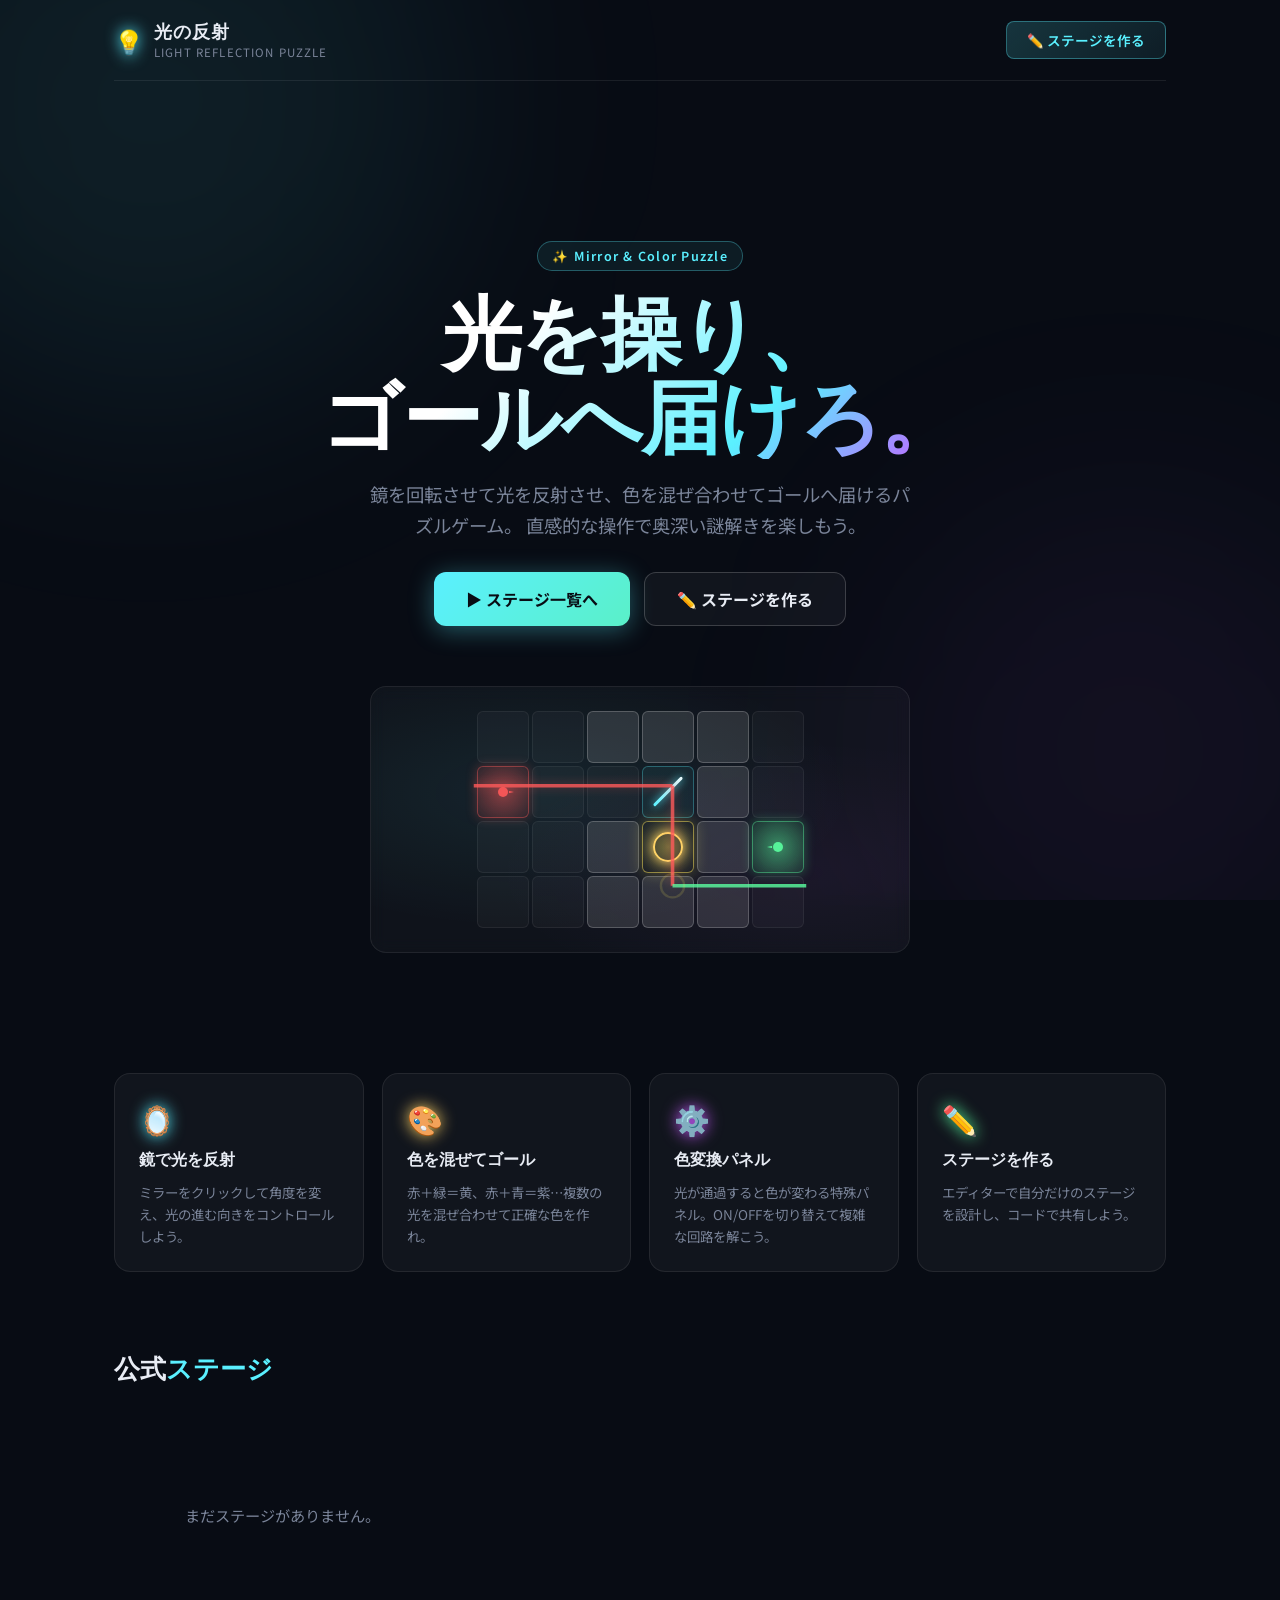
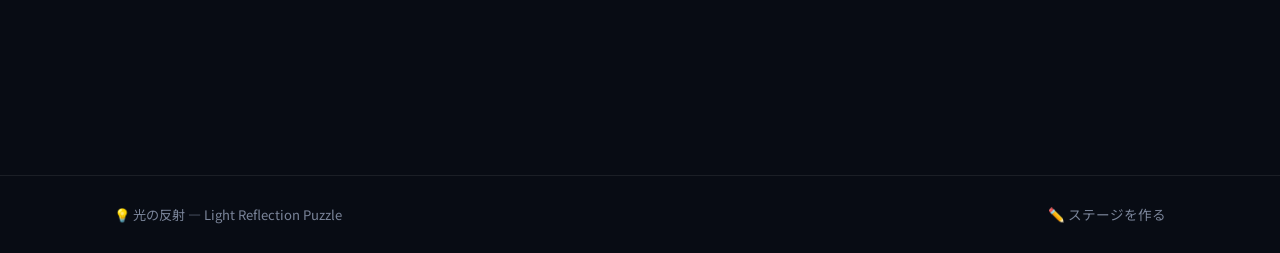
==== index.html @ b7e8243d "feat:トップページとステージ保存機能" ====
<!DOCTYPE html>
<html lang="ja">
<head>
<meta charset="UTF-8">
<meta name="viewport" content="width=device-width, initial-scale=1.0">
<title>光の反射 — Light Reflection Puzzle</title>
<meta name="description" content="光源からゴールへ、鏡と色を駆使して光を届けるパズルゲーム。ステージを選んで挑戦しよう。">
<link rel="stylesheet" href="style-top.css">
</head>
<body>

<!-- 背景アニメーション -->
<div class="bg-layer">
  <div class="bg-glow bg-glow-1"></div>
  <div class="bg-glow bg-glow-2"></div>
  <div class="bg-ray"></div>
  <div class="bg-ray"></div>
  <div class="bg-ray"></div>
  <div class="bg-ray"></div>
  <div class="bg-ray"></div>
  <div class="bg-ray"></div>
</div>

<div class="page-wrap">

  <!-- ナビバー -->
  <nav>
    <a class="nav-brand" href="index.html">
      <span class="nav-icon">💡</span>
      <div>
        <div class="nav-title">光の反射</div>
        <div class="nav-sub">LIGHT REFLECTION PUZZLE</div>
      </div>
    </a>
    <div class="nav-cta">
      <a class="btn-nav primary" href="light-reflection-puzzle.html">✏️ ステージを作る</a>
    </div>
  </nav>

  <!-- ヒーロー -->
  <section class="hero">
    <div class="hero-badge">✨ Mirror &amp; Color Puzzle</div>
    <h1 class="hero-title">光を操り、<br>ゴールへ届けろ。</h1>
    <p class="hero-sub">
      鏡を回転させて光を反射させ、色を混ぜ合わせてゴールへ届けるパズルゲーム。
      直感的な操作で奥深い謎解きを楽しもう。
    </p>
    <div class="hero-actions">
      <a class="btn-hero primary" href="#stages">▶ ステージ一覧へ</a>
      <a class="btn-hero secondary" href="light-reflection-puzzle.html">✏️ ステージを作る</a>
    </div>

    <!-- デモビジュアル -->
    <div class="hero-demo">
      <div class="demo-board">
        <svg class="demo-svg" viewBox="0 0 330 220" xmlns="http://www.w3.org/2000/svg">
          <!-- 赤ビーム: 左→中央ミラー -->
          <path d="M 27 82 L 192 82" stroke="#ff5a5a" stroke-width="3" fill="none" opacity="0.8">
            <animate attributeName="stroke-dasharray" from="0,999" to="165,0" dur="1.4s" fill="freeze"/>
          </path>
          <!-- 赤ビーム: ミラーから下へ -->
          <path d="M 192 82 L 192 165" stroke="#ff5a5a" stroke-width="3" fill="none" opacity="0.8">
            <animate attributeName="stroke-dasharray" from="0,999" to="83,0" dur="0.7s" begin="1.4s" fill="freeze"/>
          </path>
          <!-- 緑ビーム: 右側から左へ -->
          <path d="M 303 165 L 192 165" stroke="#5affa0" stroke-width="3" fill="none" opacity="0.8">
            <animate attributeName="stroke-dasharray" from="0,999" to="111,0" dur="1s" begin="0.5s" fill="freeze"/>
          </path>
          <!-- 混合ビーム（黄）: 当たった後のゴール発光 -->
          <circle cx="192" cy="165" r="12" fill="none" stroke="#ffe75a" stroke-width="2" opacity="0">
            <animate attributeName="opacity" from="0" to="0.9" begin="2.1s" dur="0.5s" fill="freeze"/>
            <animate attributeName="r" from="8" to="18" begin="2.1s" dur="0.5s" fill="freeze"/>
          </circle>
          <!-- グロー -->
          <path d="M 27 82 L 192 82 L 192 165" stroke="#ff5a5a" stroke-width="7" fill="none" opacity="0.15" filter="url(#blur)"/>
          <path d="M 303 165 L 192 165" stroke="#5affa0" stroke-width="7" fill="none" opacity="0.15" filter="url(#blur)"/>
          <defs>
            <filter id="blur"><feGaussianBlur stdDeviation="4"/></filter>
          </defs>
        </svg>

        <div class="demo-grid">
          <!-- row 0 -->
          <div class="demo-cell"></div>
          <div class="demo-cell"></div>
          <div class="demo-cell wall"></div>
          <div class="demo-cell wall"></div>
          <div class="demo-cell wall"></div>
          <div class="demo-cell"></div>
          <!-- row 1 -->
          <div class="demo-cell source" title="赤光源">
            <svg width="24" height="24" viewBox="0 0 24 24" fill="none">
              <circle cx="12" cy="12" r="5" fill="#ff5a5a" opacity="0.9"/>
              <polygon points="18,11 23,12 18,13" fill="#ff5a5a"/>
            </svg>
          </div>
          <div class="demo-cell"></div>
          <div class="demo-cell"></div>
          <div class="demo-cell mirror">
            <div class="demo-mirror-line"></div>
          </div>
          <div class="demo-cell wall"></div>
          <div class="demo-cell"></div>
          <!-- row 2 -->
          <div class="demo-cell"></div>
          <div class="demo-cell"></div>
          <div class="demo-cell wall"></div>
          <div class="demo-cell goal" title="黄ゴール">
            <div class="demo-target"></div>
          </div>
          <div class="demo-cell wall"></div>
          <div class="demo-cell source-green" title="緑光源">
            <svg width="24" height="24" viewBox="0 0 24 24" fill="none">
              <circle cx="12" cy="12" r="5" fill="#5affa0" opacity="0.9"/>
              <polygon points="6,11 1,12 6,13" fill="#5affa0"/>
            </svg>
          </div>
          <!-- row 3 -->
          <div class="demo-cell"></div>
          <div class="demo-cell"></div>
          <div class="demo-cell wall"></div>
          <div class="demo-cell wall"></div>
          <div class="demo-cell wall"></div>
          <div class="demo-cell"></div>
        </div>
      </div>
    </div>
  </section>

  <!-- フィーチャー -->
  <div class="features">
    <div class="feature-card">
      <div class="feature-icon" style="color:var(--cyan)">🪞</div>
      <div class="feature-title">鏡で光を反射</div>
      <div class="feature-desc">ミラーをクリックして角度を変え、光の進む向きをコントロールしよう。</div>
    </div>
    <div class="feature-card">
      <div class="feature-icon" style="color:var(--gold)">🎨</div>
      <div class="feature-title">色を混ぜてゴール</div>
      <div class="feature-desc">赤＋緑＝黄、赤＋青＝紫…複数の光を混ぜ合わせて正確な色を作れ。</div>
    </div>
    <div class="feature-card">
      <div class="feature-icon" style="color:var(--purple)">⚙️</div>
      <div class="feature-title">色変換パネル</div>
      <div class="feature-desc">光が通過すると色が変わる特殊パネル。ON/OFFを切り替えて複雑な回路を解こう。</div>
    </div>
    <div class="feature-card">
      <div class="feature-icon" style="color:var(--green)">✏️</div>
      <div class="feature-title">ステージを作る</div>
      <div class="feature-desc">エディターで自分だけのステージを設計し、コードで共有しよう。</div>
    </div>
  </div>

  <!-- ステージ一覧 -->
  <section id="stages">
    <div class="section-header">
      <h2 class="section-title">公式<span>ステージ</span></h2>
    </div>
    <div id="stageGrid" class="stage-grid">
      <div class="loading-state">
        <div class="spinner"></div>
        <span>ステージを読み込み中…</span>
      </div>
    </div>
  </section>

</div>

<!-- フッター -->
<footer style="position:relative;z-index:1;">
  <div class="page-wrap" style="padding-top:0;padding-bottom:0;width:100%;max-width:1100px;">
    <div style="display:flex;justify-content:space-between;flex-wrap:wrap;gap:12px;align-items:center;">
      <span>💡 光の反射 — Light Reflection Puzzle</span>
      <a class="section-link" href="light-reflection-puzzle.html">✏️ ステージを作る</a>
    </div>
  </div>
</footer>

<script src="scripts/stages-loader.js"></script>
<script>
/* ================================================
   トップページ — ステージ一覧読み込み & カード生成
   ================================================ */

const GAME_URL = 'light-reflection-puzzle.html';

const TAG_CLASS = {
  'チュートリアル': 'tag-tutorial',
  'ミラー':        'tag-mirror',
  '色混合':        'tag-color',
};

function tagClass(tag) {
  return TAG_CLASS[tag] || 'tag-default';
}

function starHTML(difficulty) {
  const max = 5;
  let html = '';
  for (let i = 1; i <= max; i++) {
    html += `<span class="star ${i <= difficulty ? 'filled' : ''}">★</span>`;
  }
  return html;
}

function createStageCard(stage, index) {
  const card = document.createElement('div');
  card.className = 'stage-card';

  const tags = (stage.tags || []).map(t =>
    `<span class="tag ${tagClass(t)}">${t}</span>`
  ).join('');

  card.innerHTML = `
    <div class="card-top">
      <span class="card-number">STAGE ${String(index + 1).padStart(2, '0')}</span>
      <div class="card-difficulty">${starHTML(stage.difficulty || 1)}</div>
    </div>
    <div class="card-title">${escapeHTML(stage.title)}</div>
    <div class="card-desc">${escapeHTML(stage.description || '')}</div>
    <div class="card-tags">${tags}</div>
    <div class="card-footer">
      <a class="btn-play" href="${GAME_URL}?stage=${encodeURIComponent(stage.id)}">
        ▶ プレイ
      </a>
    </div>
  `;

  return card;
}

function escapeHTML(str) {
  return String(str)
    .replace(/&/g, '&amp;')
    .replace(/</g, '&lt;')
    .replace(/>/g, '&gt;')
    .replace(/"/g, '&quot;');
}

async function renderStageGrid() {
  const grid = document.getElementById('stageGrid');

  try {
    const stages = await loadOfficialStages();

    if (stages.length === 0) {
      grid.innerHTML = '<div class="empty-state"><span>まだステージがありません。</span></div>';
      return;
    }

    grid.innerHTML = '';
    stages.forEach((stage, i) => {
      grid.appendChild(createStageCard(stage, i));
    });

  } catch (e) {
    grid.innerHTML = `
      <div class="empty-state">
        <span>⚠️ ステージ一覧を読み込めませんでした。</span>
        <small style="margin-top:4px;font-size:0.8rem;">ローカルサーバー経由でアクセスしてください（file:// では動作しません）</small>
      </div>`;
    console.error(e);
  }
}

renderStageGrid();
</script>
</body>
</html>
---- style-top.css ----
/* ====================================================
   光の反射 — トップページスタイル
   ==================================================== */

@import url('https://fonts.googleapis.com/css2?family=Outfit:wght@300;400;600;700;900&family=Noto+Sans+JP:wght@300;400;700&display=swap');

*, *::before, *::after { box-sizing: border-box; margin: 0; padding: 0; }

:root {
  --bg-deep:    #080c14;
  --bg-card:    rgba(255,255,255,0.04);
  --bg-card-h:  rgba(255,255,255,0.08);
  --border:     rgba(255,255,255,0.08);
  --border-h:   rgba(255,255,255,0.18);
  --text:       #e8ecf4;
  --text-sub:   #7a8499;
  --cyan:       #5af0ff;
  --cyan-soft:  rgba(90,240,255,0.18);
  --gold:       #ffd466;
  --red:        #ff5a5a;
  --green:      #5affa0;
  --purple:     #c85aff;
  --radius:     16px;
  --radius-sm:  10px;
}

html { scroll-behavior: smooth; }

body {
  background: var(--bg-deep);
  color: var(--text);
  font-family: 'Noto Sans JP', 'Outfit', sans-serif;
  min-height: 100vh;
  overflow-x: hidden;
}

/* ============ 背景アニメーション ============ */
.bg-layer {
  position: fixed; inset: 0; z-index: 0; pointer-events: none;
  overflow: hidden;
}
.bg-ray {
  position: absolute;
  width: 2px;
  border-radius: 1px;
  opacity: 0;
  animation: ray-drift linear infinite;
}
.bg-ray:nth-child(1)  { left: 10%;  height: 60vh; background: linear-gradient(var(--cyan), transparent);   animation-duration: 7s;  animation-delay: 0s; }
.bg-ray:nth-child(2)  { left: 25%;  height: 40vh; background: linear-gradient(var(--red), transparent);    animation-duration: 9s;  animation-delay: 1.5s; }
.bg-ray:nth-child(3)  { left: 40%;  height: 70vh; background: linear-gradient(var(--green), transparent);  animation-duration: 11s; animation-delay: 0.5s; }
.bg-ray:nth-child(4)  { left: 60%;  height: 50vh; background: linear-gradient(var(--purple), transparent); animation-duration: 8s;  animation-delay: 2s; }
.bg-ray:nth-child(5)  { left: 75%;  height: 65vh; background: linear-gradient(var(--gold), transparent);   animation-duration: 6s;  animation-delay: 0.8s; }
.bg-ray:nth-child(6)  { left: 88%;  height: 45vh; background: linear-gradient(var(--cyan), transparent);   animation-duration: 10s; animation-delay: 3s; }

@keyframes ray-drift {
  0%   { transform: translateY(-100%); opacity: 0; }
  10%  { opacity: 0.35; }
  80%  { opacity: 0.35; }
  100% { transform: translateY(110vh);  opacity: 0; }
}

.bg-glow {
  position: absolute;
  border-radius: 50%;
  filter: blur(120px);
  animation: glow-pulse ease-in-out infinite alternate;
}
.bg-glow-1 { width: 600px; height: 600px; background: rgba(90,240,255,0.08); top: -200px; left: -150px; animation-duration: 8s; }
.bg-glow-2 { width: 500px; height: 500px; background: rgba(200,90,255,0.06); bottom: -100px; right: -100px; animation-duration: 11s; }

@keyframes glow-pulse {
  from { transform: scale(1); opacity: 0.6; }
  to   { transform: scale(1.15); opacity: 1; }
}

/* ============ ページ全体レイアウト ============ */
.page-wrap {
  position: relative; z-index: 1;
  max-width: 1100px;
  margin: 0 auto;
  padding: 0 24px 80px;
}

/* ============ ナビバー ============ */
nav {
  display: flex;
  align-items: center;
  justify-content: space-between;
  padding: 20px 0;
  border-bottom: 1px solid var(--border);
  margin-bottom: 0;
}
.nav-brand {
  display: flex;
  align-items: center;
  gap: 10px;
  text-decoration: none;
}
.nav-icon {
  font-size: 1.5rem;
  filter: drop-shadow(0 0 8px var(--cyan));
}
.nav-title {
  font-family: 'Outfit', sans-serif;
  font-weight: 700;
  font-size: 1.1rem;
  color: var(--text);
  letter-spacing: 0.05em;
}
.nav-sub {
  font-size: 0.72rem;
  color: var(--text-sub);
  letter-spacing: 0.1em;
}
.nav-cta {
  display: flex;
  gap: 10px;
}
.btn-nav {
  padding: 8px 20px;
  border-radius: 8px;
  font-size: 0.85rem;
  font-weight: 600;
  cursor: pointer;
  border: 1px solid var(--border);
  background: var(--bg-card);
  color: var(--text);
  text-decoration: none;
  transition: background 0.2s, border-color 0.2s, transform 0.15s;
}
.btn-nav:hover { background: var(--bg-card-h); border-color: var(--border-h); transform: translateY(-1px); }
.btn-nav.primary {
  background: linear-gradient(135deg, rgba(90,240,255,0.18), rgba(90,240,255,0.08));
  border-color: rgba(90,240,255,0.35);
  color: var(--cyan);
}
.btn-nav.primary:hover { background: linear-gradient(135deg, rgba(90,240,255,0.3), rgba(90,240,255,0.15)); }

/* ============ ヒーロー ============ */
.hero {
  display: flex;
  flex-direction: column;
  align-items: center;
  text-align: center;
  padding: 80px 0 60px;
  gap: 20px;
}
.hero-badge {
  display: inline-flex;
  align-items: center;
  gap: 6px;
  padding: 5px 14px;
  border-radius: 20px;
  border: 1px solid rgba(90,240,255,0.3);
  background: rgba(90,240,255,0.07);
  color: var(--cyan);
  font-size: 0.78rem;
  font-weight: 600;
  letter-spacing: 0.1em;
}
.hero-title {
  font-family: 'Outfit', sans-serif;
  font-size: clamp(2.8rem, 7vw, 5rem);
  font-weight: 900;
  line-height: 1.05;
  letter-spacing: -0.02em;
  background: linear-gradient(135deg, #fff 30%, var(--cyan) 70%, var(--purple));
  -webkit-background-clip: text;
  -webkit-text-fill-color: transparent;
  background-clip: text;
}
.hero-sub {
  font-size: clamp(0.95rem, 2vw, 1.15rem);
  color: var(--text-sub);
  max-width: 540px;
  line-height: 1.7;
}
.hero-actions {
  display: flex;
  gap: 14px;
  flex-wrap: wrap;
  justify-content: center;
  margin-top: 10px;
}
.btn-hero {
  padding: 14px 32px;
  border-radius: 12px;
  font-size: 1rem;
  font-weight: 700;
  cursor: pointer;
  border: none;
  text-decoration: none;
  transition: transform 0.2s, box-shadow 0.2s;
  display: inline-flex;
  align-items: center;
  gap: 8px;
}
.btn-hero.primary {
  background: linear-gradient(135deg, var(--cyan), #5af0c8);
  color: #080c14;
  box-shadow: 0 4px 24px rgba(90,240,255,0.35);
}
.btn-hero.primary:hover { transform: translateY(-2px); box-shadow: 0 8px 32px rgba(90,240,255,0.5); }
.btn-hero.secondary {
  background: var(--bg-card);
  border: 1px solid var(--border-h);
  color: var(--text);
}
.btn-hero.secondary:hover { transform: translateY(-2px); background: var(--bg-card-h); }

/* ヒーローのデモビジュアル */
.hero-demo {
  margin-top: 40px;
  position: relative;
  width: 100%;
  max-width: 540px;
}
.demo-board {
  background: rgba(255,255,255,0.03);
  border: 1px solid var(--border);
  border-radius: var(--radius);
  padding: 24px;
  display: flex;
  align-items: center;
  justify-content: center;
  backdrop-filter: blur(8px);
  position: relative;
  overflow: hidden;
}
.demo-board::before {
  content: '';
  position: absolute;
  inset: 0;
  background: radial-gradient(ellipse at 30% 40%, rgba(90,240,255,0.08) 0%, transparent 60%),
              radial-gradient(ellipse at 80% 70%, rgba(200,90,255,0.06) 0%, transparent 50%);
}
.demo-grid {
  display: grid;
  grid-template-columns: repeat(6, 52px);
  grid-template-rows: repeat(4, 52px);
  gap: 3px;
  position: relative;
  z-index: 1;
}
.demo-cell {
  width: 52px; height: 52px;
  border-radius: 6px;
  background: rgba(255,255,255,0.03);
  border: 1px solid rgba(255,255,255,0.06);
  display: flex;
  align-items: center;
  justify-content: center;
  position: relative;
  overflow: hidden;
}
.demo-cell.wall { background: rgba(255,255,255,0.12); border-color: rgba(255,255,255,0.2); }
.demo-cell.source {
  background: radial-gradient(circle, rgba(255,90,90,0.5), rgba(255,90,90,0.1));
  border-color: rgba(255,90,90,0.4);
  box-shadow: 0 0 12px rgba(255,90,90,0.3);
}
.demo-cell.source-green {
  background: radial-gradient(circle, rgba(90,255,160,0.5), rgba(90,255,160,0.1));
  border-color: rgba(90,255,160,0.4);
  box-shadow: 0 0 12px rgba(90,255,160,0.3);
}
.demo-cell.mirror {
  background: rgba(90,240,255,0.06);
  border-color: rgba(90,240,255,0.3);
}
.demo-cell.goal {
  background: radial-gradient(circle, rgba(255,231,90,0.4), transparent);
  border-color: rgba(255,231,90,0.5);
  box-shadow: 0 0 16px rgba(255,231,90,0.3);
}
.demo-mirror-line {
  width: 80%; height: 3px;
  background: linear-gradient(90deg, #eafcff, var(--cyan));
  border-radius: 2px;
  box-shadow: 0 0 8px var(--cyan);
  transform: rotate(135deg);
}
.demo-target {
  width: 60%; height: 60%;
  border-radius: 50%;
  border: 2px solid var(--gold);
  box-shadow: 0 0 12px var(--gold);
}
.demo-svg {
  position: absolute;
  inset: 0;
  width: 100%; height: 100%;
  pointer-events: none;
  z-index: 2;
}

/* ============ セクション共通 ============ */
section {
  margin-top: 80px;
}
.section-header {
  display: flex;
  align-items: baseline;
  justify-content: space-between;
  margin-bottom: 28px;
  flex-wrap: wrap;
  gap: 12px;
}
.section-title {
  font-family: 'Outfit', sans-serif;
  font-size: 1.6rem;
  font-weight: 700;
}
.section-title span {
  color: var(--cyan);
}
.section-link {
  font-size: 0.85rem;
  color: var(--text-sub);
  text-decoration: none;
  border-bottom: 1px solid transparent;
  transition: color 0.2s, border-color 0.2s;
}
.section-link:hover { color: var(--cyan); border-color: var(--cyan); }

/* ============ ステージグリッド ============ */
.stage-grid {
  display: grid;
  grid-template-columns: repeat(auto-fill, minmax(300px, 1fr));
  gap: 20px;
}

.stage-card {
  background: var(--bg-card);
  border: 1px solid var(--border);
  border-radius: var(--radius);
  padding: 22px;
  display: flex;
  flex-direction: column;
  gap: 14px;
  transition: background 0.2s, border-color 0.2s, transform 0.2s, box-shadow 0.2s;
  cursor: default;
}
.stage-card:hover {
  background: var(--bg-card-h);
  border-color: rgba(90,240,255,0.25);
  transform: translateY(-3px);
  box-shadow: 0 8px 32px rgba(0,0,0,0.3);
}

.card-top {
  display: flex;
  align-items: flex-start;
  justify-content: space-between;
  gap: 10px;
}
.card-number {
  font-family: 'Outfit', sans-serif;
  font-size: 0.75rem;
  font-weight: 700;
  color: var(--text-sub);
  letter-spacing: 0.1em;
  padding: 3px 10px;
  border-radius: 6px;
  border: 1px solid var(--border);
  background: rgba(255,255,255,0.04);
}
.card-difficulty {
  display: flex;
  gap: 3px;
}
.star {
  font-size: 0.9rem;
  color: var(--text-sub);
  transition: color 0.2s;
}
.star.filled { color: var(--gold); }

.card-title {
  font-family: 'Outfit', sans-serif;
  font-size: 1.15rem;
  font-weight: 700;
  line-height: 1.3;
}
.card-desc {
  font-size: 0.85rem;
  color: var(--text-sub);
  line-height: 1.65;
}
.card-tags {
  display: flex;
  gap: 6px;
  flex-wrap: wrap;
}
.tag {
  font-size: 0.72rem;
  font-weight: 600;
  padding: 3px 10px;
  border-radius: 20px;
  border: 1px solid;
}
.tag-tutorial { background: rgba(90,255,160,0.08); border-color: rgba(90,255,160,0.3); color: var(--green); }
.tag-mirror   { background: rgba(90,240,255,0.08); border-color: rgba(90,240,255,0.3); color: var(--cyan); }
.tag-color    { background: rgba(255,231,90,0.08); border-color: rgba(255,231,90,0.3); color: var(--gold); }
.tag-default  { background: rgba(255,255,255,0.05); border-color: var(--border); color: var(--text-sub); }

.card-footer {
  display: flex;
  align-items: center;
  justify-content: flex-end;
  margin-top: auto;
}
.btn-play {
  padding: 10px 24px;
  border-radius: 10px;
  font-size: 0.9rem;
  font-weight: 700;
  border: none;
  cursor: pointer;
  background: linear-gradient(135deg, rgba(90,240,255,0.2), rgba(90,240,255,0.08));
  border: 1px solid rgba(90,240,255,0.35);
  color: var(--cyan);
  transition: background 0.2s, transform 0.15s, box-shadow 0.2s;
  text-decoration: none;
  display: inline-flex;
  align-items: center;
  gap: 6px;
}
.btn-play:hover {
  background: linear-gradient(135deg, rgba(90,240,255,0.35), rgba(90,240,255,0.15));
  transform: translateY(-1px);
  box-shadow: 0 4px 16px rgba(90,240,255,0.25);
}

/* ローディング・空表示 */
.loading-state, .empty-state {
  display: flex;
  flex-direction: column;
  align-items: center;
  justify-content: center;
  min-height: 200px;
  gap: 12px;
  color: var(--text-sub);
  font-size: 0.95rem;
}
.spinner {
  width: 36px; height: 36px;
  border: 3px solid var(--border);
  border-top-color: var(--cyan);
  border-radius: 50%;
  animation: spin 0.7s linear infinite;
}
@keyframes spin { to { transform: rotate(360deg); } }

/* ============ フィーチャーカード ============ */
.features {
  display: grid;
  grid-template-columns: repeat(auto-fill, minmax(230px, 1fr));
  gap: 18px;
  margin-top: 60px;
}
.feature-card {
  background: var(--bg-card);
  border: 1px solid var(--border);
  border-radius: var(--radius);
  padding: 24px;
  display: flex;
  flex-direction: column;
  gap: 10px;
}
.feature-icon {
  font-size: 1.8rem;
  filter: drop-shadow(0 0 8px currentColor);
}
.feature-title {
  font-family: 'Outfit', sans-serif;
  font-weight: 700;
  font-size: 1rem;
}
.feature-desc {
  font-size: 0.84rem;
  color: var(--text-sub);
  line-height: 1.65;
}

.section-actions {
  display: flex;
  align-items: center;
  gap: 10px;
}
.btn-upload {
  background: rgba(90, 240, 255, 0.08);
  border: 1px solid rgba(90, 240, 255, 0.35);
  color: var(--cyan);
  border-radius: 999px;
  padding: 8px 16px;
  font-size: 0.85rem;
  font-family: inherit;
  cursor: pointer;
  transition: background 0.2s, border-color 0.2s, transform 0.2s;
}
.btn-upload:hover {
  background: rgba(90, 240, 255, 0.14);
  border-color: var(--cyan);
  transform: translateY(-1px);
}
.upload-hint {
  margin: -12px 0 20px;
  font-size: 0.82rem;
  color: var(--text-sub);
  line-height: 1.6;
}
.upload-toast {
  position: fixed;
  bottom: 24px;
  left: 50%;
  transform: translateX(-50%) translateY(12px);
  background: rgba(12, 20, 32, 0.95);
  border: 1px solid rgba(90, 240, 255, 0.35);
  color: #eafcff;
  padding: 10px 18px;
  border-radius: 999px;
  font-size: 0.85rem;
  opacity: 0;
  pointer-events: none;
  transition: opacity 0.25s, transform 0.25s;
  z-index: 100;
}
.upload-toast.show {
  opacity: 1;
  transform: translateX(-50%) translateY(0);
}
.upload-toast.error {
  border-color: rgba(255, 120, 120, 0.5);
  color: #ffd0d0;
}

/* ============ フッター ============ */
footer {
  margin-top: 80px;
  padding: 28px 0;
  border-top: 1px solid var(--border);
  display: flex;
  align-items: center;
  justify-content: space-between;
  flex-wrap: wrap;
  gap: 12px;
  color: var(--text-sub);
  font-size: 0.82rem;
}

/* ============ レスポンシブ ============ */
@media (max-width: 640px) {
  .hero { padding: 52px 0 40px; }
  .hero-title { font-size: 2.4rem; }
  nav { flex-direction: column; align-items: flex-start; gap: 12px; }
  .demo-grid { grid-template-columns: repeat(6, 40px); grid-template-rows: repeat(4, 40px); }
  .demo-cell { width: 40px; height: 40px; }
  footer { flex-direction: column; text-align: center; }
}
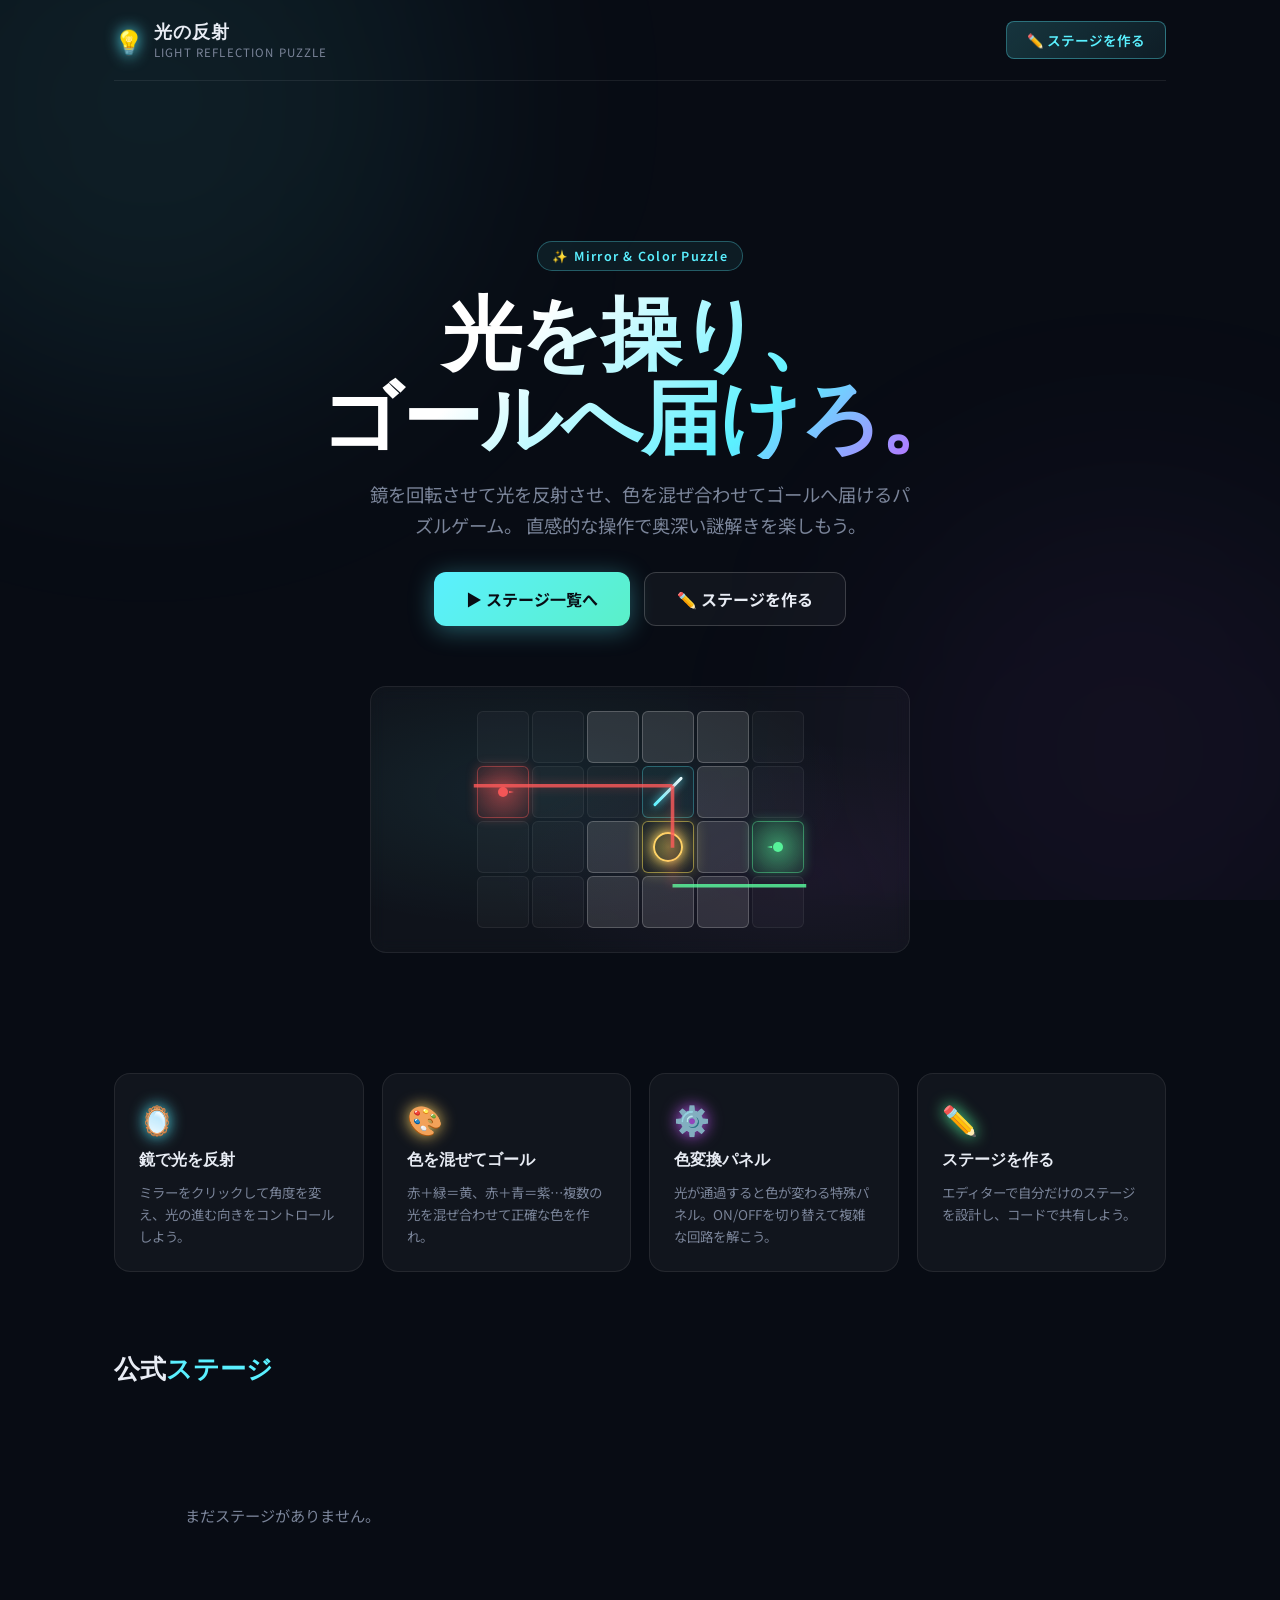
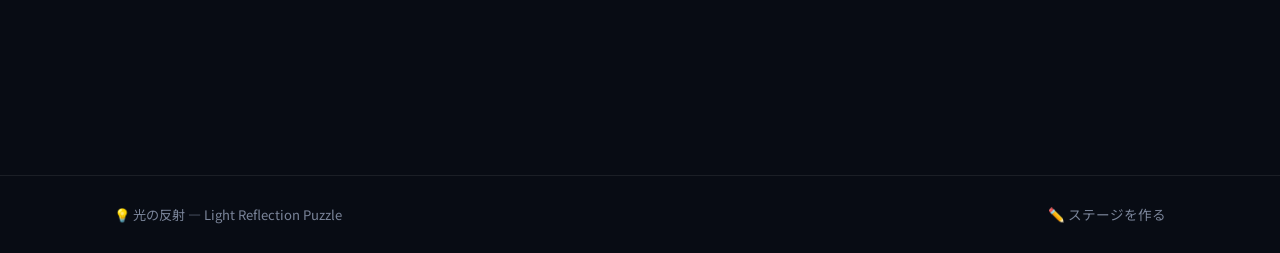
==== commit c84074b0: "chore" ====
--- a/index.html
+++ b/index.html
@@ -195,7 +195,7 @@
 }
 
 function starHTML(difficulty) {
-  const max = 5;
+  const max = 3;
   let html = '';
   for (let i = 1; i <= max; i++) {
     html += `<span class="star ${i <= difficulty ? 'filled' : ''}">★</span>`;
